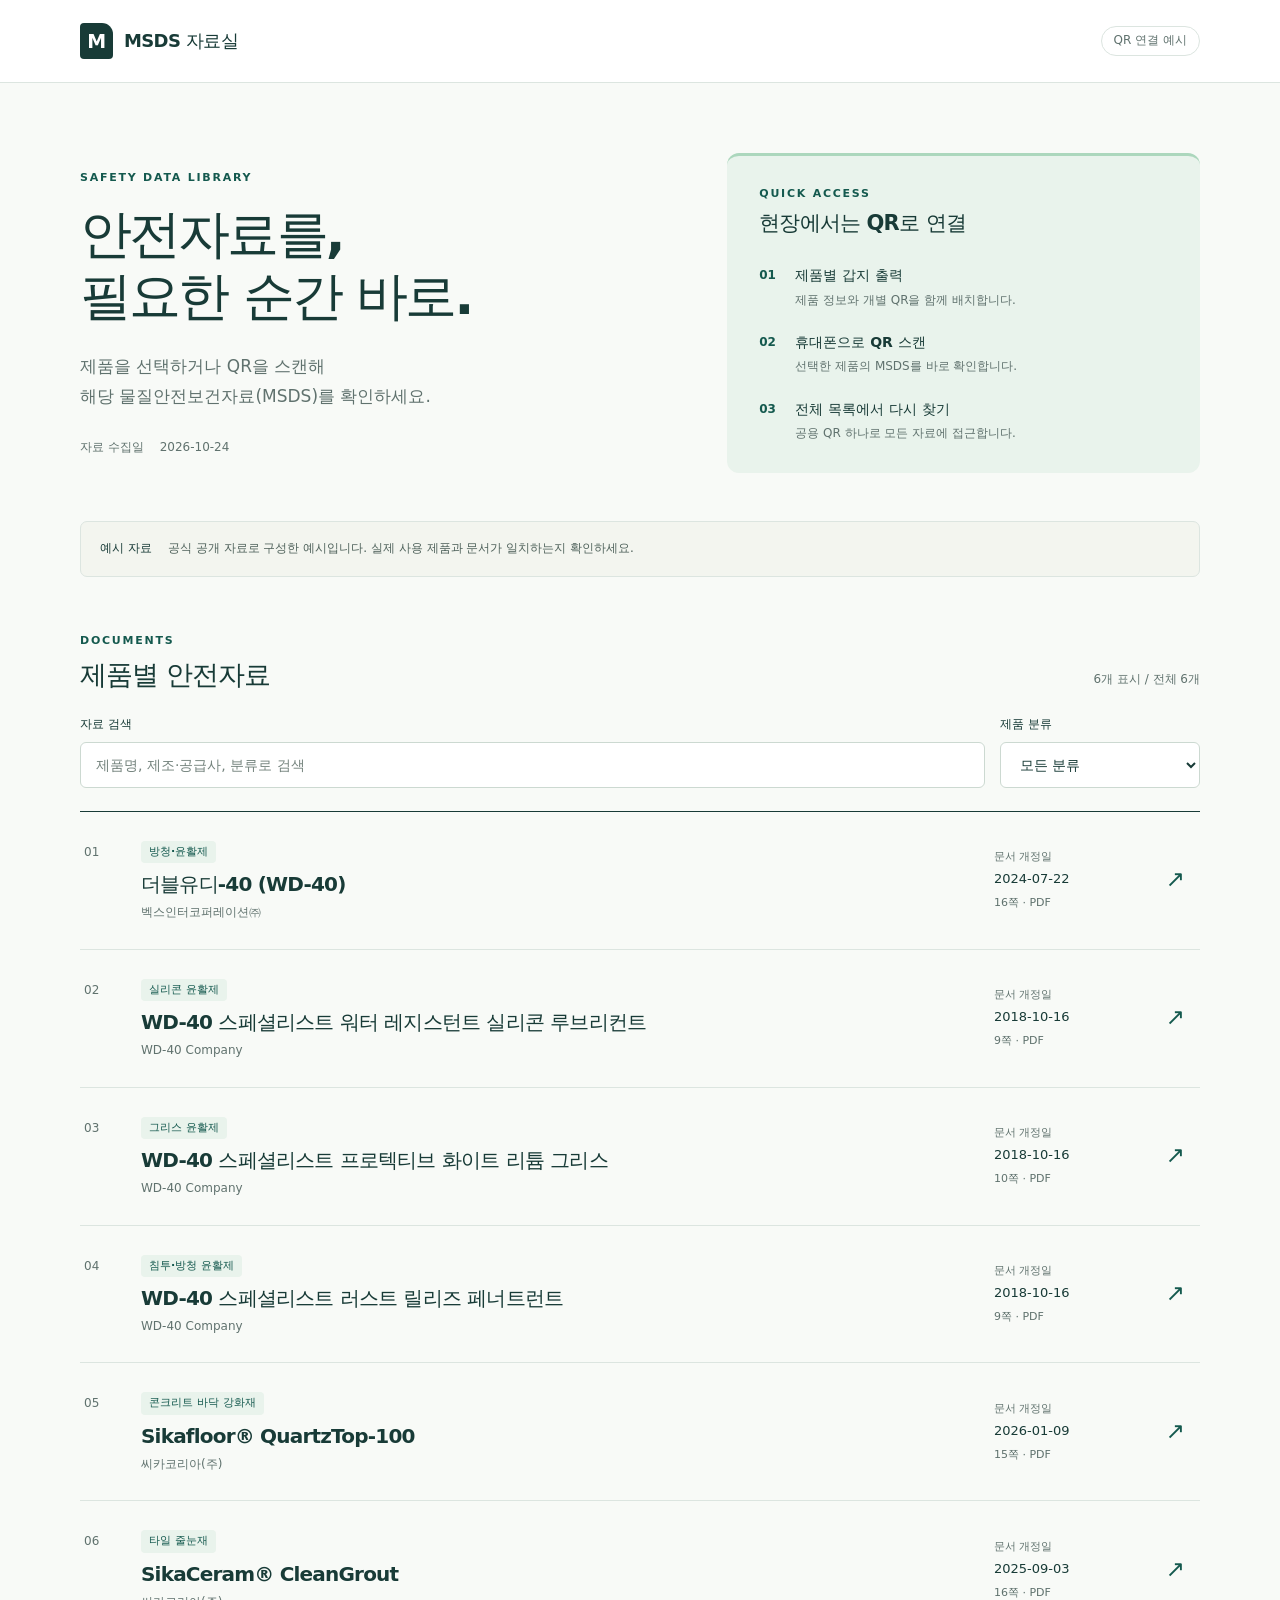
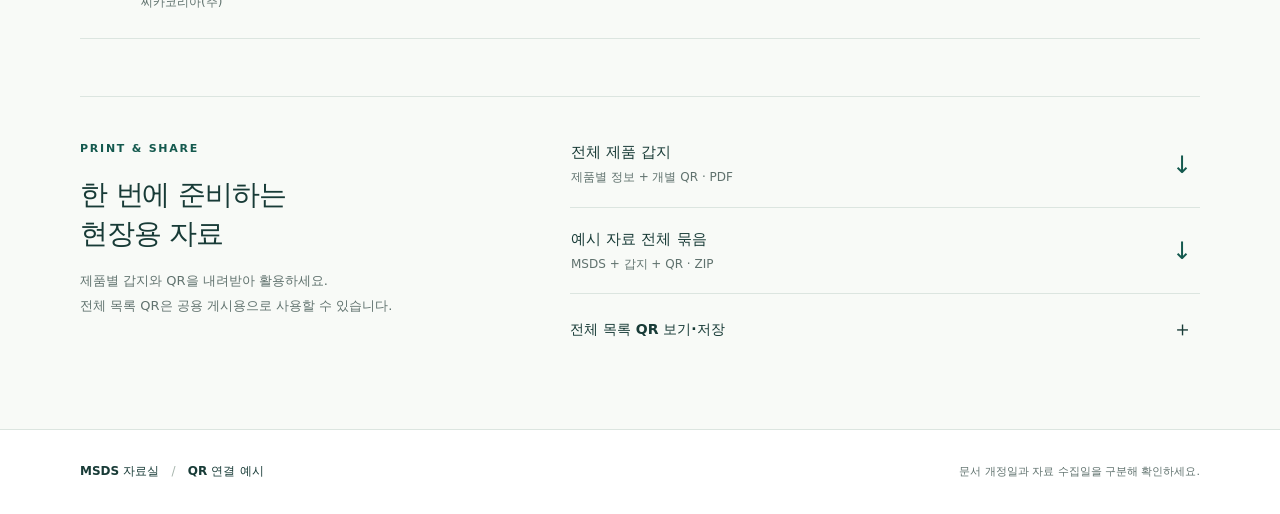
==== index.html @ 2ee6d173 "Build six-product MSDS QR example with printable covers" ====
<!doctype html>
<html lang="ko">
<head>
  <meta charset="utf-8">
  <meta name="viewport" content="width=device-width, initial-scale=1">
  <meta name="theme-color" content="#123f3b">
  <meta name="description" content="공식 공개 MSDS를 제품별로 확인하고 QR로 연결하는 예시 자료실입니다.">
  <title>MSDS 자료실 · QR 예시</title>
  <link rel="stylesheet" href="styles.css">
  <script src="data.js" defer></script>
  <script src="app.js" defer></script>
</head>
<body>
  <a class="skip-link" href="#main">본문으로 건너뛰기</a>
  <header class="site-header">
    <div class="shell header-inner">
      <a class="brand" href="index.html" aria-label="MSDS 자료실 홈"><span class="brand-mark" aria-hidden="true">M</span> MSDS 자료실</a>
      <span class="sample-tag">QR 연결 예시</span>
    </div>
  </header>
  <main class="shell" id="main">
    <section class="hero" aria-labelledby="page-title">
      <div class="hero-copy">
        <p class="eyebrow">SAFETY DATA LIBRARY</p>
        <h1 id="page-title">안전자료를,<br>필요한 순간 바로.</h1>
        <p class="hero-description">제품을 선택하거나 QR을 스캔해<br class="desktop-break"> 해당 물질안전보건자료(MSDS)를 확인하세요.</p>
        <p class="collection-date">자료 수집일 <span id="checked-at">—</span></p>
      </div>
      <aside class="quick-guide" aria-labelledby="guide-title">
        <p class="eyebrow">QUICK ACCESS</p>
        <h2 id="guide-title">현장에서는 QR로 연결</h2>
        <ol class="steps">
          <li><span class="step-number">01</span><div><strong>제품별 갑지 출력</strong><p>제품 정보와 개별 QR을 함께 배치합니다.</p></div></li>
          <li><span class="step-number">02</span><div><strong>휴대폰으로 QR 스캔</strong><p>선택한 제품의 MSDS를 바로 확인합니다.</p></div></li>
          <li><span class="step-number">03</span><div><strong>전체 목록에서 다시 찾기</strong><p>공용 QR 하나로 모든 자료에 접근합니다.</p></div></li>
        </ol>
      </aside>
    </section>

    <p class="notice"><span class="notice-label">예시 자료</span> 공식 공개 자료로 구성한 예시입니다. 실제 사용 제품과 문서가 일치하는지 확인하세요.</p>

    <section class="library" aria-labelledby="library-title">
      <div class="section-heading"><div><p class="eyebrow">DOCUMENTS</p><h2 id="library-title">제품별 안전자료</h2></div><p class="result-count" id="result-count" role="status" aria-live="polite">자료를 불러오는 중입니다.</p></div>
      <div class="filters">
        <div class="search-field"><label for="search">자료 검색</label><input id="search" type="search" placeholder="제품명, 제조·공급사, 분류로 검색" autocomplete="off"></div>
        <div class="category-field"><label for="category">제품 분류</label><select id="category"><option value="">모든 분류</option></select></div>
      </div>
      <div class="document-list" id="document-list"></div>
      <p class="empty-state" id="empty-state" hidden>검색 조건에 맞는 자료가 없습니다. 검색어 또는 분류를 변경해 주세요.</p>
      <noscript><p class="empty-state">자료 목록을 보려면 브라우저의 JavaScript를 켜 주세요.</p></noscript>
    </section>

    <section class="sharing" aria-labelledby="sharing-title">
      <div class="sharing-copy"><p class="eyebrow">PRINT & SHARE</p><h2 id="sharing-title">한 번에 준비하는<br>현장용 자료</h2><p>제품별 갑지와 QR을 내려받아 활용하세요.<br>전체 목록 QR은 공용 게시용으로 사용할 수 있습니다.</p></div>
      <div class="sharing-actions">
        <a class="download-row" href="downloads/msds-covers.pdf" download><div><strong>전체 제품 갑지</strong><span>제품별 정보 + 개별 QR · PDF</span></div><span aria-hidden="true">↓</span></a>
        <a class="download-row" href="downloads/msds-example.zip" download><div><strong>예시 자료 전체 묶음</strong><span>MSDS + 갑지 + QR · ZIP</span></div><span aria-hidden="true">↓</span></a>
        <details class="qr-details"><summary>전체 목록 QR 보기·저장 <span aria-hidden="true">＋</span></summary><div class="qr-detail-content"><img src="qr/all-msds.png" alt="이 MSDS 전체 목록 페이지로 연결되는 QR 코드" width="240" height="240" loading="lazy"><div><strong>전체 자료 목록으로 연결</strong><p>QR을 스캔한 뒤 제품을 선택하면 해당 MSDS를 열 수 있습니다.</p><a class="button button-secondary" href="qr/all-msds.png" download="all-msds-qr.png">목록 QR 저장</a></div></div></details>
      </div>
    </section>
  </main>
  <footer class="site-footer"><div class="shell footer-inner"><span>MSDS 자료실 <span class="footer-divider">/</span> QR 연결 예시</span><p>문서 개정일과 자료 수집일을 구분해 확인하세요.</p></div></footer>
</body>
</html>
---- styles.css ----
:root{--ink:#183b37;--muted:#60726e;--accent:#14594e;--line:#dce5e0;--mint:#e9f3ec;--paper:#fff;--background:#f8faf7;--radius:12px;font-family:Inter,"Pretendard","Noto Sans KR","Apple SD Gothic Neo","Malgun Gothic",system-ui,sans-serif;color:var(--ink);background:var(--background);font-synthesis:none}
*{box-sizing:border-box}body{margin:0;font-size:15px;line-height:1.65;word-break:keep-all;overflow-wrap:anywhere}a{color:inherit;text-decoration:none}button,input,select{font:inherit}img{max-width:100%;height:auto}h1,h2,h3,p,figure{margin:0}h1,h2,h3{line-height:1.3;letter-spacing:-.04em}button,a,input,select,summary{-webkit-tap-highlight-color:transparent}a:focus-visible,input:focus-visible,select:focus-visible,summary:focus-visible,button:focus-visible{outline:3px solid #237967;outline-offset:5px}input:focus-visible,select:focus-visible{outline-offset:2px}[hidden]{display:none!important}.shell{width:min(1120px,calc(100% - 64px));margin-inline:auto}.site-header{background:var(--paper);border-bottom:1px solid var(--line)}.header-inner{min-height:82px;display:flex;align-items:center;justify-content:space-between;gap:16px}.brand{display:inline-flex;align-items:center;gap:11px;font-size:18px;font-weight:750;letter-spacing:-.035em}.brand-mark{display:grid;place-items:center;width:33px;height:36px;background:var(--ink);color:#fff;border-radius:4px 11px 4px 4px;font-size:19px;line-height:1}.sample-tag{font-size:12px;border:1px solid var(--line);border-radius:99px;padding:4px 12px;color:var(--muted);white-space:nowrap}.hero{display:grid;grid-template-columns:1.2fr 1fr;gap:80px;padding:70px 0 48px;align-items:center}.eyebrow{color:var(--accent);font-size:11px;font-weight:750;letter-spacing:.16em;margin-bottom:16px}.hero h1{font-size:clamp(34px,4.2vw,52px);font-weight:750;line-height:1.2;letter-spacing:-.055em}.hero-description{color:var(--muted);font-size:17px;margin-top:23px;line-height:1.8}.collection-date{margin-top:26px;font-size:12px;color:var(--muted)}.collection-date span{margin-left:12px;font-variant-numeric:tabular-nums}.quick-guide{background:var(--mint);padding:29px 32px;border-radius:var(--radius);border-top:3px solid #acd7bd}.quick-guide .eyebrow{margin-bottom:7px}.quick-guide h2{font-size:21px}.steps{list-style:none;padding:0;margin:27px 0 0;display:grid;gap:21px}.steps li{display:flex;gap:15px;align-items:flex-start}.step-number{font-size:12px;font-weight:700;color:var(--accent);padding-top:2px;min-width:21px;font-variant-numeric:tabular-nums}.steps strong{display:block;font-size:14px;font-weight:650}.steps p{font-size:12px;color:var(--muted);margin-top:3px}.notice{padding:16px 19px;border:1px solid var(--line);border-radius:7px;color:#4f625b;background:#f3f5ef;font-size:12px;line-height:1.8}.notice-label{display:inline-block;font-weight:750;color:var(--ink);margin-right:12px}.library{padding:55px 0 57px}.section-heading{display:flex;align-items:flex-end;justify-content:space-between;gap:18px;margin-bottom:23px}.section-heading .eyebrow{margin-bottom:7px}h2{font-size:27px}.result-count{font-size:12px;color:var(--muted);padding-bottom:2px;font-variant-numeric:tabular-nums}.filters{display:flex;gap:15px;align-items:flex-end;margin-bottom:23px}.search-field{flex:1;min-width:0}.category-field{width:200px;max-width:42%}.filters label{display:block;font-size:12px;font-weight:650;margin-bottom:7px}.filters input,.filters select{width:100%;height:46px;border:1px solid #ccd9d1;background:#fff;border-radius:6px;color:var(--ink);padding:0 15px;font-size:14px;min-width:0}.filters input::placeholder{color:#74837d}.filters select{padding-right:26px}.document-list{border-top:1px solid var(--ink)}.document-row{display:grid;grid-template-columns:39px minmax(0,1fr) 145px 28px;gap:18px;align-items:center;border-bottom:1px solid var(--line);padding:26px 15px 26px 4px;position:relative;transition:background-color .15s}.document-row:hover,.document-row:focus-within{background:#eef4ee}.document-number{font-size:12px;align-self:start;margin-top:5px;color:var(--muted);font-variant-numeric:tabular-nums}.category-tag{display:inline-block;font-size:11px;color:var(--accent);font-weight:650;background:var(--mint);padding:2px 8px;border-radius:4px}.document-row h3{font-size:20px;margin-top:8px;font-weight:700}.document-title-link::after{content:"";position:absolute;inset:0}.document-title-link:focus-visible{outline:none}.document-row:focus-within{outline:3px solid #237967;outline-offset:2px;z-index:1}.document-row-manufacturer{font-size:12px;color:var(--muted);margin-top:6px}.document-row-meta{display:flex;flex-direction:column;font-size:12px;align-items:flex-start;gap:2px}.meta-label{font-size:11px;color:var(--muted)}.document-row-meta strong{font-size:13px;font-weight:500;font-variant-numeric:tabular-nums}.page-label{color:var(--muted);margin-top:3px;font-size:11px}.row-arrow{font-size:23px;font-weight:400;text-align:right;color:var(--accent)}.empty-state{padding:40px 20px;text-align:center;color:var(--muted);background:var(--paper);border-bottom:1px solid var(--line)}.sharing{display:grid;grid-template-columns:.8fr 1.2fr;gap:70px;border-top:1px solid var(--line);padding:43px 0 64px}.sharing-copy h2{font-size:28px;line-height:1.4}.sharing-copy>p:last-child{font-size:13px;color:var(--muted);margin-top:16px;line-height:1.9}.sharing-actions{min-width:0}.download-row{display:flex;align-items:center;justify-content:space-between;gap:15px;padding:19px 1px;border-bottom:1px solid var(--line)}.download-row:first-child{padding-top:0}.download-row strong{font-size:15px;font-weight:650}.download-row span{display:block;font-size:12px;color:var(--muted);margin-top:3px}.download-row>span{font-size:24px;color:var(--accent);margin-right:7px}.download-row:hover strong,.text-link:hover{text-decoration:underline;text-underline-offset:4px}.qr-details summary{display:flex;justify-content:space-between;align-items:center;cursor:pointer;padding:18px 0;font-size:14px;font-weight:650;list-style:none}.qr-details summary::-webkit-details-marker{display:none}.qr-details summary>span{font-size:21px;font-weight:400;margin-right:7px}.qr-details[open] summary>span{transform:rotate(45deg)}.qr-detail-content{padding:18px;background:#fff;border:1px solid var(--line);border-radius:var(--radius);display:flex;align-items:center;gap:20px}.qr-detail-content img{width:180px;flex:0 0 auto}.qr-detail-content strong{font-size:14px}.qr-detail-content p{font-size:12px;color:var(--muted);margin:8px 0 14px}.button{display:inline-flex;align-items:center;justify-content:center;gap:15px;border-radius:6px;min-height:43px;padding:10px 16px;font-weight:650;font-size:13px;line-height:1.5;border:1px solid transparent;text-align:center;cursor:pointer}.button-primary{background:var(--ink);color:#fff;border-color:var(--ink)}.button-primary:hover{background:#245e54}.button-secondary{background:#fff;border-color:#bfd0c5;color:var(--ink)}.button-secondary:hover{background:var(--mint)}.site-footer{border-top:1px solid var(--line);background:var(--paper)}.footer-inner{min-height:84px;display:flex;justify-content:space-between;align-items:center;gap:20px;font-size:12px}.footer-inner>span,.footer-inner>a{font-weight:650}.footer-inner p{font-size:11px;color:var(--muted)}.footer-divider{font-weight:400;color:#a8b6ae;padding:0 8px}.skip-link{position:absolute;top:-100px;left:16px;padding:12px 18px;background:var(--ink);color:#fff;z-index:100}.skip-link:focus{top:12px}.sr-only{position:absolute;width:1px;height:1px;padding:0;margin:-1px;overflow:hidden;clip:rect(0,0,0,0);white-space:nowrap;border:0}
.document-main{padding-top:27px}.breadcrumb{display:flex;flex-wrap:wrap;gap:14px;color:var(--muted);font-size:12px;margin-bottom:42px}.breadcrumb a{color:var(--accent);font-weight:650}.breadcrumb a:hover{text-decoration:underline}.document-heading{display:flex;justify-content:space-between;align-items:flex-end;gap:28px;margin-bottom:28px}.document-heading>div:first-child{min-width:0}.document-heading .eyebrow{margin-bottom:12px}.document-heading h1{font-size:clamp(28px,3.5vw,42px);margin-top:13px;line-height:1.35}.manufacturer{color:var(--muted);font-size:15px;margin-top:10px}.document-main-actions{display:flex;flex-direction:column;gap:9px;flex:0 0 180px}.document-layout{display:grid;grid-template-columns:230px minmax(0,1fr);gap:48px;padding:40px 0 62px;align-items:start}.document-sidebar{min-width:0}.metadata-section{padding-bottom:28px;border-bottom:1px solid var(--line)}.metadata-section h2,.product-qr h2{font-size:17px;letter-spacing:-.025em}.metadata{margin:20px 0 17px;font-size:12px}.metadata>div{display:flex;justify-content:space-between;gap:8px;margin-bottom:11px}.metadata dt{color:var(--muted)}.metadata dd{margin:0;text-align:right;font-variant-numeric:tabular-nums;max-width:60%}.text-link{display:inline-block;color:var(--accent);font-weight:650;font-size:12px}.product-qr{padding-top:28px;text-align:center}.product-qr .eyebrow{margin-bottom:7px;font-size:10px}.product-qr img{display:block;margin:18px auto 12px;width:210px;border:1px solid var(--line);border-radius:7px;background:white}.product-qr p:not(.eyebrow){font-size:11px;color:var(--muted);margin-bottom:15px}.product-qr .button{width:100%;font-size:12px}.cover-link{margin-top:16px}.preview-section{min-width:0}.preview-heading{display:flex;justify-content:space-between;align-items:flex-end;gap:12px}.preview-heading h2{font-size:23px}.preview-heading .eyebrow{margin-bottom:7px}.preview-count{font-size:11px;color:var(--muted);white-space:nowrap}.preview-note{font-size:12px;color:var(--muted);line-height:1.8;margin-top:13px}.preview-pages{display:grid;gap:24px;margin-top:23px}.preview-page{min-width:0}.preview-page figcaption{font-size:11px;color:var(--muted);text-align:right;margin-bottom:7px;font-variant-numeric:tabular-nums}.preview-page img{display:block;width:100%;height:auto;border:1px solid #d3dcd6;background:#fff;box-shadow:0 4px 16px #163b3406}.preview-error{background:#fff;border:1px solid var(--line);padding:30px;font-size:13px;color:var(--muted)}.preview-bottom{margin-top:22px;color:var(--muted);font-size:11px;line-height:1.8}.not-found{padding:55px 0 90px;min-height:50vh}.not-found h1{font-size:32px}.not-found>p:not(.eyebrow){color:var(--muted);margin:18px 0 26px}
@media(min-width:900px){.document-sidebar{position:sticky;top:24px}}
@media(max-width:900px){.hero{gap:36px}.quick-guide{padding:25px}.sharing{gap:40px}.qr-detail-content{flex-direction:column;align-items:flex-start}.qr-detail-content img{align-self:center}.document-layout{grid-template-columns:190px minmax(0,1fr);gap:30px}.product-qr img{width:190px}}
@media(max-width:640px){.shell{width:calc(100% - 36px)}.header-inner{min-height:69px;gap:8px}.brand{font-size:16px;gap:9px}.brand-mark{width:28px;height:31px;font-size:16px}.sample-tag{font-size:10px;padding:4px 9px}.hero{grid-template-columns:1fr;padding:40px 0 27px;gap:30px}.hero h1{font-size:39px}.hero-description{font-size:15px;margin-top:17px}.collection-date{margin-top:18px}.quick-guide{padding:23px 24px}.quick-guide h2{font-size:19px}.steps{gap:15px;margin-top:21px}.notice{padding:13px 14px;font-size:11px}.notice-label{margin-right:7px}.library{padding:35px 0 38px}.section-heading{align-items:center;gap:10px;margin-bottom:21px}.section-heading h2{font-size:23px}.section-heading .eyebrow{font-size:10px;margin-bottom:6px}.result-count{font-size:10px;max-width:95px;text-align:right}.filters{gap:9px}.filters input,.filters select{padding-left:10px;font-size:12px;height:44px}.category-field{width:118px;max-width:38%}.filters label{font-size:11px}.document-row{grid-template-columns:25px minmax(0,1fr) 20px;gap:10px;padding:22px 4px}.document-number{font-size:10px}.document-row h3{font-size:18px;line-height:1.45}.document-row-manufacturer{font-size:11px}.document-row-meta{grid-column:2;grid-row:2;flex-direction:row;flex-wrap:wrap;gap:5px 8px;align-items:center;margin-top:0}.document-row-meta strong{font-size:11px}.page-label{margin:0;font-size:10px}.row-arrow{grid-column:3;grid-row:1;font-size:21px}.meta-label{font-size:10px}.sharing{grid-template-columns:1fr;gap:28px;padding:31px 0 39px}.sharing-copy h2{font-size:25px}.sharing-copy h2 br{display:none}.sharing-copy .eyebrow{margin-bottom:8px}.sharing-copy>p:last-child{font-size:12px;margin-top:12px}.download-row strong{font-size:14px}.download-row span{font-size:11px}.download-row>span{font-size:22px}.qr-detail-content{gap:16px;padding:18px;align-items:center;text-align:center}.qr-detail-content img{width:220px}.qr-detail-content>div{width:100%}.footer-inner{align-items:flex-start;flex-direction:column;gap:8px;padding-block:23px;font-size:11px}.footer-inner p{font-size:10px}.document-main{padding-top:21px}.breadcrumb{font-size:11px;gap:9px;margin-bottom:29px}.document-heading{display:block;margin-bottom:24px}.document-heading h1{font-size:31px}.manufacturer{font-size:13px}.document-main-actions{flex-direction:row;margin-top:23px;gap:8px}.document-main-actions .button{flex:1;padding:10px 8px;gap:8px;font-size:12px}.document-layout{grid-template-columns:1fr;gap:31px;padding:28px 0 42px}.document-sidebar{display:grid;grid-template-columns:minmax(0,1fr) 137px;gap:19px;align-items:start;border-bottom:1px solid var(--line);padding-bottom:27px}.metadata-section{border:0;padding:0}.metadata-section h2,.product-qr h2{font-size:15px}.metadata{margin-top:16px;font-size:11px}.metadata>div{display:block;margin-bottom:10px}.metadata dd{max-width:none;text-align:left;font-size:12px;margin-top:2px}.text-link{font-size:11px}.product-qr{padding:0}.product-qr .eyebrow{font-size:8px;margin-bottom:5px}.product-qr img{width:137px;margin:12px auto 9px}.product-qr p:not(.eyebrow){font-size:10px;line-height:1.6;margin-bottom:12px}.product-qr .button{min-height:37px;padding:8px 6px;font-size:11px;gap:9px}.cover-link{margin-top:12px}.preview-heading h2{font-size:22px}.preview-note{font-size:11px}.preview-pages{gap:22px}.preview-page figcaption{font-size:10px}.preview-error{padding:20px;font-size:12px}.not-found{padding-top:30px}.not-found h1{font-size:27px}.not-found>p:not(.eyebrow){font-size:14px}}
@media(prefers-reduced-motion:reduce){*{scroll-behavior:auto!important;transition:none!important}}
@media print{body{background:white}.site-header,.site-footer,.breadcrumb,.document-main-actions,.document-sidebar,.notice,.preview-heading,.preview-note,.preview-bottom,.skip-link{display:none!important}.shell{width:100%}.document-main{padding:0}.document-layout{display:block;padding:0}.document-heading{margin-bottom:20px}.document-heading h1{font-size:24px}.preview-page{break-inside:avoid;break-after:page}.preview-page img{box-shadow:none;border:0}.preview-pages{gap:0}.preview-page figcaption{font-size:9px}}
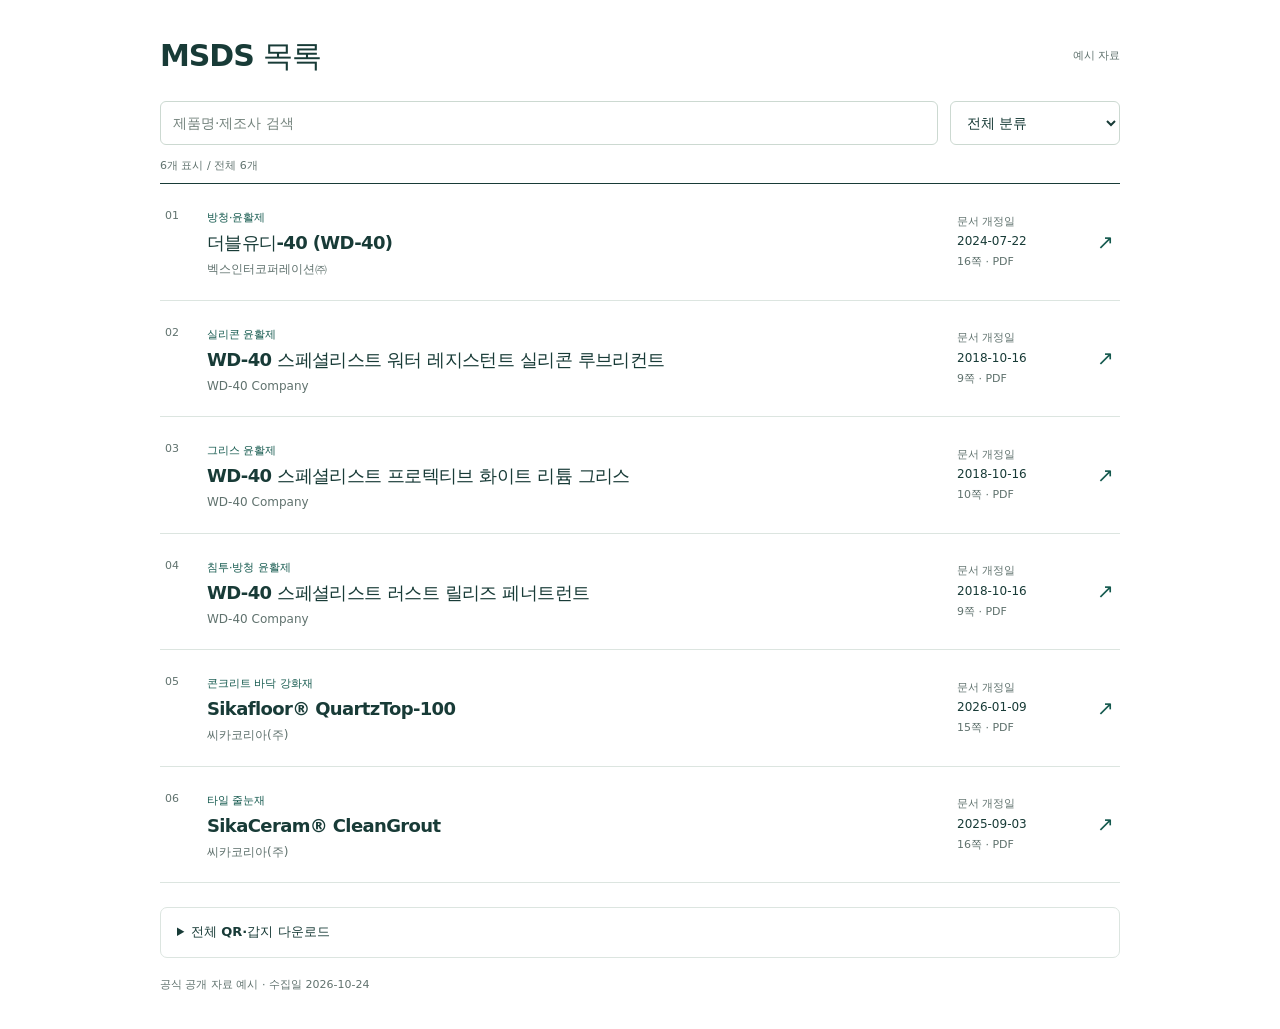
==== commit 6a2d121d: "Simplify MSDS list and document screens" ====
--- a/index.html
+++ b/index.html
@@ -4,61 +4,34 @@
   <meta charset="utf-8">
   <meta name="viewport" content="width=device-width, initial-scale=1">
   <meta name="theme-color" content="#123f3b">
-  <meta name="description" content="공식 공개 MSDS를 제품별로 확인하고 QR로 연결하는 예시 자료실입니다.">
-  <title>MSDS 자료실 · QR 예시</title>
+  <meta name="description" content="제품별 MSDS와 QR, 인쇄용 갑지.">
+  <title>MSDS 목록</title>
   <link rel="stylesheet" href="styles.css">
   <script src="data.js" defer></script>
   <script src="app.js" defer></script>
 </head>
 <body>
   <a class="skip-link" href="#main">본문으로 건너뛰기</a>
-  <header class="site-header">
-    <div class="shell header-inner">
-      <a class="brand" href="index.html" aria-label="MSDS 자료실 홈"><span class="brand-mark" aria-hidden="true">M</span> MSDS 자료실</a>
-      <span class="sample-tag">QR 연결 예시</span>
-    </div>
-  </header>
   <main class="shell" id="main">
-    <section class="hero" aria-labelledby="page-title">
-      <div class="hero-copy">
-        <p class="eyebrow">SAFETY DATA LIBRARY</p>
-        <h1 id="page-title">안전자료를,<br>필요한 순간 바로.</h1>
-        <p class="hero-description">제품을 선택하거나 QR을 스캔해<br class="desktop-break"> 해당 물질안전보건자료(MSDS)를 확인하세요.</p>
-        <p class="collection-date">자료 수집일 <span id="checked-at">—</span></p>
+    <header class="page-heading"><h1>MSDS 목록</h1><span class="sample-tag">예시 자료</span></header>
+    <section class="library" aria-label="제품 목록">
+      <div class="filters">
+        <div class="search-field"><label class="sr-only" for="search">제품명·제조사 검색</label><input id="search" type="search" placeholder="제품명·제조사 검색" autocomplete="off"></div>
+        <div class="category-field"><label class="sr-only" for="category">제품 분류</label><select id="category"><option value="">전체 분류</option></select></div>
       </div>
-      <aside class="quick-guide" aria-labelledby="guide-title">
-        <p class="eyebrow">QUICK ACCESS</p>
-        <h2 id="guide-title">현장에서는 QR로 연결</h2>
-        <ol class="steps">
-          <li><span class="step-number">01</span><div><strong>제품별 갑지 출력</strong><p>제품 정보와 개별 QR을 함께 배치합니다.</p></div></li>
-          <li><span class="step-number">02</span><div><strong>휴대폰으로 QR 스캔</strong><p>선택한 제품의 MSDS를 바로 확인합니다.</p></div></li>
-          <li><span class="step-number">03</span><div><strong>전체 목록에서 다시 찾기</strong><p>공용 QR 하나로 모든 자료에 접근합니다.</p></div></li>
-        </ol>
-      </aside>
+      <p class="result-count" id="result-count" role="status" aria-live="polite">자료를 불러오는 중입니다.</p>
+      <div class="document-list" id="document-list"></div>
+      <p class="empty-state" id="empty-state" hidden>검색 결과가 없습니다.</p>
+      <noscript><p class="empty-state">자료 목록을 보려면 JavaScript를 켜 주세요.</p></noscript>
     </section>
-
-    <p class="notice"><span class="notice-label">예시 자료</span> 공식 공개 자료로 구성한 예시입니다. 실제 사용 제품과 문서가 일치하는지 확인하세요.</p>
-
-    <section class="library" aria-labelledby="library-title">
-      <div class="section-heading"><div><p class="eyebrow">DOCUMENTS</p><h2 id="library-title">제품별 안전자료</h2></div><p class="result-count" id="result-count" role="status" aria-live="polite">자료를 불러오는 중입니다.</p></div>
-      <div class="filters">
-        <div class="search-field"><label for="search">자료 검색</label><input id="search" type="search" placeholder="제품명, 제조·공급사, 분류로 검색" autocomplete="off"></div>
-        <div class="category-field"><label for="category">제품 분류</label><select id="category"><option value="">모든 분류</option></select></div>
+    <details class="utility-panel">
+      <summary>전체 QR·갑지 다운로드</summary>
+      <div class="utility-content">
+        <div class="download-links"><a class="button button-secondary" href="downloads/msds-covers.pdf" download>갑지 PDF</a><a class="button button-secondary" href="downloads/msds-example.zip" download>전체 ZIP</a></div>
+        <div class="qr-detail-content"><img src="qr/all-msds.png" alt="MSDS 전체 목록 QR" width="180" height="180" loading="lazy"><a class="text-link" href="qr/all-msds.png" download="all-msds-qr.png">전체 목록 QR 저장</a></div>
       </div>
-      <div class="document-list" id="document-list"></div>
-      <p class="empty-state" id="empty-state" hidden>검색 조건에 맞는 자료가 없습니다. 검색어 또는 분류를 변경해 주세요.</p>
-      <noscript><p class="empty-state">자료 목록을 보려면 브라우저의 JavaScript를 켜 주세요.</p></noscript>
-    </section>
-
-    <section class="sharing" aria-labelledby="sharing-title">
-      <div class="sharing-copy"><p class="eyebrow">PRINT & SHARE</p><h2 id="sharing-title">한 번에 준비하는<br>현장용 자료</h2><p>제품별 갑지와 QR을 내려받아 활용하세요.<br>전체 목록 QR은 공용 게시용으로 사용할 수 있습니다.</p></div>
-      <div class="sharing-actions">
-        <a class="download-row" href="downloads/msds-covers.pdf" download><div><strong>전체 제품 갑지</strong><span>제품별 정보 + 개별 QR · PDF</span></div><span aria-hidden="true">↓</span></a>
-        <a class="download-row" href="downloads/msds-example.zip" download><div><strong>예시 자료 전체 묶음</strong><span>MSDS + 갑지 + QR · ZIP</span></div><span aria-hidden="true">↓</span></a>
-        <details class="qr-details"><summary>전체 목록 QR 보기·저장 <span aria-hidden="true">＋</span></summary><div class="qr-detail-content"><img src="qr/all-msds.png" alt="이 MSDS 전체 목록 페이지로 연결되는 QR 코드" width="240" height="240" loading="lazy"><div><strong>전체 자료 목록으로 연결</strong><p>QR을 스캔한 뒤 제품을 선택하면 해당 MSDS를 열 수 있습니다.</p><a class="button button-secondary" href="qr/all-msds.png" download="all-msds-qr.png">목록 QR 저장</a></div></div></details>
-      </div>
-    </section>
+    </details>
+    <p class="source-note">공식 공개 자료 예시 · 수집일 <span id="checked-at">—</span></p>
   </main>
-  <footer class="site-footer"><div class="shell footer-inner"><span>MSDS 자료실 <span class="footer-divider">/</span> QR 연결 예시</span><p>문서 개정일과 자료 수집일을 구분해 확인하세요.</p></div></footer>
 </body>
 </html>
--- a/styles.css
+++ b/styles.css
@@ -1,8 +1,5 @@
-:root{--ink:#183b37;--muted:#60726e;--accent:#14594e;--line:#dce5e0;--mint:#e9f3ec;--paper:#fff;--background:#f8faf7;--radius:12px;font-family:Inter,"Pretendard","Noto Sans KR","Apple SD Gothic Neo","Malgun Gothic",system-ui,sans-serif;color:var(--ink);background:var(--background);font-synthesis:none}
-*{box-sizing:border-box}body{margin:0;font-size:15px;line-height:1.65;word-break:keep-all;overflow-wrap:anywhere}a{color:inherit;text-decoration:none}button,input,select{font:inherit}img{max-width:100%;height:auto}h1,h2,h3,p,figure{margin:0}h1,h2,h3{line-height:1.3;letter-spacing:-.04em}button,a,input,select,summary{-webkit-tap-highlight-color:transparent}a:focus-visible,input:focus-visible,select:focus-visible,summary:focus-visible,button:focus-visible{outline:3px solid #237967;outline-offset:5px}input:focus-visible,select:focus-visible{outline-offset:2px}[hidden]{display:none!important}.shell{width:min(1120px,calc(100% - 64px));margin-inline:auto}.site-header{background:var(--paper);border-bottom:1px solid var(--line)}.header-inner{min-height:82px;display:flex;align-items:center;justify-content:space-between;gap:16px}.brand{display:inline-flex;align-items:center;gap:11px;font-size:18px;font-weight:750;letter-spacing:-.035em}.brand-mark{display:grid;place-items:center;width:33px;height:36px;background:var(--ink);color:#fff;border-radius:4px 11px 4px 4px;font-size:19px;line-height:1}.sample-tag{font-size:12px;border:1px solid var(--line);border-radius:99px;padding:4px 12px;color:var(--muted);white-space:nowrap}.hero{display:grid;grid-template-columns:1.2fr 1fr;gap:80px;padding:70px 0 48px;align-items:center}.eyebrow{color:var(--accent);font-size:11px;font-weight:750;letter-spacing:.16em;margin-bottom:16px}.hero h1{font-size:clamp(34px,4.2vw,52px);font-weight:750;line-height:1.2;letter-spacing:-.055em}.hero-description{color:var(--muted);font-size:17px;margin-top:23px;line-height:1.8}.collection-date{margin-top:26px;font-size:12px;color:var(--muted)}.collection-date span{margin-left:12px;font-variant-numeric:tabular-nums}.quick-guide{background:var(--mint);padding:29px 32px;border-radius:var(--radius);border-top:3px solid #acd7bd}.quick-guide .eyebrow{margin-bottom:7px}.quick-guide h2{font-size:21px}.steps{list-style:none;padding:0;margin:27px 0 0;display:grid;gap:21px}.steps li{display:flex;gap:15px;align-items:flex-start}.step-number{font-size:12px;font-weight:700;color:var(--accent);padding-top:2px;min-width:21px;font-variant-numeric:tabular-nums}.steps strong{display:block;font-size:14px;font-weight:650}.steps p{font-size:12px;color:var(--muted);margin-top:3px}.notice{padding:16px 19px;border:1px solid var(--line);border-radius:7px;color:#4f625b;background:#f3f5ef;font-size:12px;line-height:1.8}.notice-label{display:inline-block;font-weight:750;color:var(--ink);margin-right:12px}.library{padding:55px 0 57px}.section-heading{display:flex;align-items:flex-end;justify-content:space-between;gap:18px;margin-bottom:23px}.section-heading .eyebrow{margin-bottom:7px}h2{font-size:27px}.result-count{font-size:12px;color:var(--muted);padding-bottom:2px;font-variant-numeric:tabular-nums}.filters{display:flex;gap:15px;align-items:flex-end;margin-bottom:23px}.search-field{flex:1;min-width:0}.category-field{width:200px;max-width:42%}.filters label{display:block;font-size:12px;font-weight:650;margin-bottom:7px}.filters input,.filters select{width:100%;height:46px;border:1px solid #ccd9d1;background:#fff;border-radius:6px;color:var(--ink);padding:0 15px;font-size:14px;min-width:0}.filters input::placeholder{color:#74837d}.filters select{padding-right:26px}.document-list{border-top:1px solid var(--ink)}.document-row{display:grid;grid-template-columns:39px minmax(0,1fr) 145px 28px;gap:18px;align-items:center;border-bottom:1px solid var(--line);padding:26px 15px 26px 4px;position:relative;transition:background-color .15s}.document-row:hover,.document-row:focus-within{background:#eef4ee}.document-number{font-size:12px;align-self:start;margin-top:5px;color:var(--muted);font-variant-numeric:tabular-nums}.category-tag{display:inline-block;font-size:11px;color:var(--accent);font-weight:650;background:var(--mint);padding:2px 8px;border-radius:4px}.document-row h3{font-size:20px;margin-top:8px;font-weight:700}.document-title-link::after{content:"";position:absolute;inset:0}.document-title-link:focus-visible{outline:none}.document-row:focus-within{outline:3px solid #237967;outline-offset:2px;z-index:1}.document-row-manufacturer{font-size:12px;color:var(--muted);margin-top:6px}.document-row-meta{display:flex;flex-direction:column;font-size:12px;align-items:flex-start;gap:2px}.meta-label{font-size:11px;color:var(--muted)}.document-row-meta strong{font-size:13px;font-weight:500;font-variant-numeric:tabular-nums}.page-label{color:var(--muted);margin-top:3px;font-size:11px}.row-arrow{font-size:23px;font-weight:400;text-align:right;color:var(--accent)}.empty-state{padding:40px 20px;text-align:center;color:var(--muted);background:var(--paper);border-bottom:1px solid var(--line)}.sharing{display:grid;grid-template-columns:.8fr 1.2fr;gap:70px;border-top:1px solid var(--line);padding:43px 0 64px}.sharing-copy h2{font-size:28px;line-height:1.4}.sharing-copy>p:last-child{font-size:13px;color:var(--muted);margin-top:16px;line-height:1.9}.sharing-actions{min-width:0}.download-row{display:flex;align-items:center;justify-content:space-between;gap:15px;padding:19px 1px;border-bottom:1px solid var(--line)}.download-row:first-child{padding-top:0}.download-row strong{font-size:15px;font-weight:650}.download-row span{display:block;font-size:12px;color:var(--muted);margin-top:3px}.download-row>span{font-size:24px;color:var(--accent);margin-right:7px}.download-row:hover strong,.text-link:hover{text-decoration:underline;text-underline-offset:4px}.qr-details summary{display:flex;justify-content:space-between;align-items:center;cursor:pointer;padding:18px 0;font-size:14px;font-weight:650;list-style:none}.qr-details summary::-webkit-details-marker{display:none}.qr-details summary>span{font-size:21px;font-weight:400;margin-right:7px}.qr-details[open] summary>span{transform:rotate(45deg)}.qr-detail-content{padding:18px;background:#fff;border:1px solid var(--line);border-radius:var(--radius);display:flex;align-items:center;gap:20px}.qr-detail-content img{width:180px;flex:0 0 auto}.qr-detail-content strong{font-size:14px}.qr-detail-content p{font-size:12px;color:var(--muted);margin:8px 0 14px}.button{display:inline-flex;align-items:center;justify-content:center;gap:15px;border-radius:6px;min-height:43px;padding:10px 16px;font-weight:650;font-size:13px;line-height:1.5;border:1px solid transparent;text-align:center;cursor:pointer}.button-primary{background:var(--ink);color:#fff;border-color:var(--ink)}.button-primary:hover{background:#245e54}.button-secondary{background:#fff;border-color:#bfd0c5;color:var(--ink)}.button-secondary:hover{background:var(--mint)}.site-footer{border-top:1px solid var(--line);background:var(--paper)}.footer-inner{min-height:84px;display:flex;justify-content:space-between;align-items:center;gap:20px;font-size:12px}.footer-inner>span,.footer-inner>a{font-weight:650}.footer-inner p{font-size:11px;color:var(--muted)}.footer-divider{font-weight:400;color:#a8b6ae;padding:0 8px}.skip-link{position:absolute;top:-100px;left:16px;padding:12px 18px;background:var(--ink);color:#fff;z-index:100}.skip-link:focus{top:12px}.sr-only{position:absolute;width:1px;height:1px;padding:0;margin:-1px;overflow:hidden;clip:rect(0,0,0,0);white-space:nowrap;border:0}
-.document-main{padding-top:27px}.breadcrumb{display:flex;flex-wrap:wrap;gap:14px;color:var(--muted);font-size:12px;margin-bottom:42px}.breadcrumb a{color:var(--accent);font-weight:650}.breadcrumb a:hover{text-decoration:underline}.document-heading{display:flex;justify-content:space-between;align-items:flex-end;gap:28px;margin-bottom:28px}.document-heading>div:first-child{min-width:0}.document-heading .eyebrow{margin-bottom:12px}.document-heading h1{font-size:clamp(28px,3.5vw,42px);margin-top:13px;line-height:1.35}.manufacturer{color:var(--muted);font-size:15px;margin-top:10px}.document-main-actions{display:flex;flex-direction:column;gap:9px;flex:0 0 180px}.document-layout{display:grid;grid-template-columns:230px minmax(0,1fr);gap:48px;padding:40px 0 62px;align-items:start}.document-sidebar{min-width:0}.metadata-section{padding-bottom:28px;border-bottom:1px solid var(--line)}.metadata-section h2,.product-qr h2{font-size:17px;letter-spacing:-.025em}.metadata{margin:20px 0 17px;font-size:12px}.metadata>div{display:flex;justify-content:space-between;gap:8px;margin-bottom:11px}.metadata dt{color:var(--muted)}.metadata dd{margin:0;text-align:right;font-variant-numeric:tabular-nums;max-width:60%}.text-link{display:inline-block;color:var(--accent);font-weight:650;font-size:12px}.product-qr{padding-top:28px;text-align:center}.product-qr .eyebrow{margin-bottom:7px;font-size:10px}.product-qr img{display:block;margin:18px auto 12px;width:210px;border:1px solid var(--line);border-radius:7px;background:white}.product-qr p:not(.eyebrow){font-size:11px;color:var(--muted);margin-bottom:15px}.product-qr .button{width:100%;font-size:12px}.cover-link{margin-top:16px}.preview-section{min-width:0}.preview-heading{display:flex;justify-content:space-between;align-items:flex-end;gap:12px}.preview-heading h2{font-size:23px}.preview-heading .eyebrow{margin-bottom:7px}.preview-count{font-size:11px;color:var(--muted);white-space:nowrap}.preview-note{font-size:12px;color:var(--muted);line-height:1.8;margin-top:13px}.preview-pages{display:grid;gap:24px;margin-top:23px}.preview-page{min-width:0}.preview-page figcaption{font-size:11px;color:var(--muted);text-align:right;margin-bottom:7px;font-variant-numeric:tabular-nums}.preview-page img{display:block;width:100%;height:auto;border:1px solid #d3dcd6;background:#fff;box-shadow:0 4px 16px #163b3406}.preview-error{background:#fff;border:1px solid var(--line);padding:30px;font-size:13px;color:var(--muted)}.preview-bottom{margin-top:22px;color:var(--muted);font-size:11px;line-height:1.8}.not-found{padding:55px 0 90px;min-height:50vh}.not-found h1{font-size:32px}.not-found>p:not(.eyebrow){color:var(--muted);margin:18px 0 26px}
-@media(min-width:900px){.document-sidebar{position:sticky;top:24px}}
-@media(max-width:900px){.hero{gap:36px}.quick-guide{padding:25px}.sharing{gap:40px}.qr-detail-content{flex-direction:column;align-items:flex-start}.qr-detail-content img{align-self:center}.document-layout{grid-template-columns:190px minmax(0,1fr);gap:30px}.product-qr img{width:190px}}
-@media(max-width:640px){.shell{width:calc(100% - 36px)}.header-inner{min-height:69px;gap:8px}.brand{font-size:16px;gap:9px}.brand-mark{width:28px;height:31px;font-size:16px}.sample-tag{font-size:10px;padding:4px 9px}.hero{grid-template-columns:1fr;padding:40px 0 27px;gap:30px}.hero h1{font-size:39px}.hero-description{font-size:15px;margin-top:17px}.collection-date{margin-top:18px}.quick-guide{padding:23px 24px}.quick-guide h2{font-size:19px}.steps{gap:15px;margin-top:21px}.notice{padding:13px 14px;font-size:11px}.notice-label{margin-right:7px}.library{padding:35px 0 38px}.section-heading{align-items:center;gap:10px;margin-bottom:21px}.section-heading h2{font-size:23px}.section-heading .eyebrow{font-size:10px;margin-bottom:6px}.result-count{font-size:10px;max-width:95px;text-align:right}.filters{gap:9px}.filters input,.filters select{padding-left:10px;font-size:12px;height:44px}.category-field{width:118px;max-width:38%}.filters label{font-size:11px}.document-row{grid-template-columns:25px minmax(0,1fr) 20px;gap:10px;padding:22px 4px}.document-number{font-size:10px}.document-row h3{font-size:18px;line-height:1.45}.document-row-manufacturer{font-size:11px}.document-row-meta{grid-column:2;grid-row:2;flex-direction:row;flex-wrap:wrap;gap:5px 8px;align-items:center;margin-top:0}.document-row-meta strong{font-size:11px}.page-label{margin:0;font-size:10px}.row-arrow{grid-column:3;grid-row:1;font-size:21px}.meta-label{font-size:10px}.sharing{grid-template-columns:1fr;gap:28px;padding:31px 0 39px}.sharing-copy h2{font-size:25px}.sharing-copy h2 br{display:none}.sharing-copy .eyebrow{margin-bottom:8px}.sharing-copy>p:last-child{font-size:12px;margin-top:12px}.download-row strong{font-size:14px}.download-row span{font-size:11px}.download-row>span{font-size:22px}.qr-detail-content{gap:16px;padding:18px;align-items:center;text-align:center}.qr-detail-content img{width:220px}.qr-detail-content>div{width:100%}.footer-inner{align-items:flex-start;flex-direction:column;gap:8px;padding-block:23px;font-size:11px}.footer-inner p{font-size:10px}.document-main{padding-top:21px}.breadcrumb{font-size:11px;gap:9px;margin-bottom:29px}.document-heading{display:block;margin-bottom:24px}.document-heading h1{font-size:31px}.manufacturer{font-size:13px}.document-main-actions{flex-direction:row;margin-top:23px;gap:8px}.document-main-actions .button{flex:1;padding:10px 8px;gap:8px;font-size:12px}.document-layout{grid-template-columns:1fr;gap:31px;padding:28px 0 42px}.document-sidebar{display:grid;grid-template-columns:minmax(0,1fr) 137px;gap:19px;align-items:start;border-bottom:1px solid var(--line);padding-bottom:27px}.metadata-section{border:0;padding:0}.metadata-section h2,.product-qr h2{font-size:15px}.metadata{margin-top:16px;font-size:11px}.metadata>div{display:block;margin-bottom:10px}.metadata dd{max-width:none;text-align:left;font-size:12px;margin-top:2px}.text-link{font-size:11px}.product-qr{padding:0}.product-qr .eyebrow{font-size:8px;margin-bottom:5px}.product-qr img{width:137px;margin:12px auto 9px}.product-qr p:not(.eyebrow){font-size:10px;line-height:1.6;margin-bottom:12px}.product-qr .button{min-height:37px;padding:8px 6px;font-size:11px;gap:9px}.cover-link{margin-top:12px}.preview-heading h2{font-size:22px}.preview-note{font-size:11px}.preview-pages{gap:22px}.preview-page figcaption{font-size:10px}.preview-error{padding:20px;font-size:12px}.not-found{padding-top:30px}.not-found h1{font-size:27px}.not-found>p:not(.eyebrow){font-size:14px}}
-@media(prefers-reduced-motion:reduce){*{scroll-behavior:auto!important;transition:none!important}}
-@media print{body{background:white}.site-header,.site-footer,.breadcrumb,.document-main-actions,.document-sidebar,.notice,.preview-heading,.preview-note,.preview-bottom,.skip-link{display:none!important}.shell{width:100%}.document-main{padding:0}.document-layout{display:block;padding:0}.document-heading{margin-bottom:20px}.document-heading h1{font-size:24px}.preview-page{break-inside:avoid;break-after:page}.preview-page img{box-shadow:none;border:0}.preview-pages{gap:0}.preview-page figcaption{font-size:9px}}
+:root{--ink:#183b37;--muted:#60726e;--accent:#14594e;--line:#dce5e0;--mint:#e9f3ec;font-family:"Apple SD Gothic Neo","Malgun Gothic",system-ui,sans-serif;color:var(--ink);background:#fff;font-synthesis:none}
+*{box-sizing:border-box}body{margin:0;font-size:15px;line-height:1.6;word-break:keep-all;overflow-wrap:anywhere}a{color:inherit;text-decoration:none}input,select{font:inherit}img{max-width:100%;height:auto}h1,h2,h3,p,figure{margin:0}h1,h2,h3{line-height:1.35;letter-spacing:-.035em}a,input,select,summary{-webkit-tap-highlight-color:transparent}a:focus-visible,input:focus-visible,select:focus-visible,summary:focus-visible{outline:3px solid #237967;outline-offset:4px}[hidden]{display:none!important}.shell{width:min(960px,calc(100% - 48px));margin:auto;padding-bottom:36px}.page-heading{display:flex;align-items:center;justify-content:space-between;gap:16px;padding:36px 0 24px}h1{font-size:30px}.sample-tag{font-size:11px;color:var(--muted);white-space:nowrap}.filters{display:flex;gap:12px}.search-field{flex:1;min-width:0}.category-field{width:170px;max-width:40%}.filters input,.filters select{width:100%;min-width:0;height:44px;border:1px solid #ccd9d1;background:#fff;border-radius:6px;padding:0 12px;color:var(--ink);font-size:14px}.filters input::placeholder{color:#74837d}.result-count{font-size:11px;color:var(--muted);margin:12px 0 9px}.document-list{border-top:1px solid var(--ink)}.document-row{display:grid;grid-template-columns:28px minmax(0,1fr) 126px 18px;gap:14px;align-items:center;border-bottom:1px solid var(--line);padding:20px 5px;position:relative}.document-row:hover,.document-row:focus-within{background:#f4f8f5}.document-number{font-size:11px;color:var(--muted);align-self:start;margin-top:3px}.category-tag{display:inline-block;font-size:11px;color:var(--accent)}.document-row h3{font-size:18px;margin-top:3px}.document-title-link::after{content:"";position:absolute;inset:0}.document-title-link:focus-visible{outline:none}.document-row:focus-within{outline:3px solid #237967;outline-offset:2px;z-index:1}.document-row-manufacturer{font-size:12px;color:var(--muted);margin-top:5px}.document-row-meta{display:flex;flex-direction:column;gap:2px;font-size:12px}.meta-label,.page-label{font-size:11px;color:var(--muted)}.document-row-meta strong{font-size:12px;font-weight:500;font-variant-numeric:tabular-nums}.row-arrow{color:var(--accent);font-size:20px}.empty-state{padding:32px 12px;text-align:center;color:var(--muted)}.utility-panel{border:1px solid var(--line);border-radius:7px;margin-top:24px}.utility-panel summary{cursor:pointer;padding:14px 16px;font-weight:600;font-size:13px}.utility-content{border-top:1px solid var(--line);padding:18px;display:flex;flex-wrap:wrap;align-items:center;justify-content:space-between;gap:24px}.download-links{display:flex;flex-wrap:wrap;gap:9px}.qr-detail-content{display:flex;flex-direction:column;align-items:center;gap:8px}.qr-detail-content img{display:block;width:180px;background:white}.text-link{display:inline-block;color:var(--accent);font-size:12px;text-decoration:underline;text-underline-offset:3px}.button{display:inline-flex;justify-content:center;align-items:center;min-height:42px;padding:9px 16px;border-radius:5px;border:1px solid #bfd0c5;font-size:13px;font-weight:600;line-height:1.5;text-align:center}.button-primary{background:var(--ink);color:#fff;border-color:var(--ink)}.button-primary:hover{background:#245e54}.button-secondary{background:#fff}.button-secondary:hover{background:var(--mint)}.source-note{font-size:11px;color:var(--muted);margin-top:18px}.skip-link{position:absolute;top:-100px;left:16px;padding:12px 18px;background:var(--ink);color:#fff;z-index:100}.skip-link:focus{top:12px}.sr-only{position:absolute;width:1px;height:1px;padding:0;margin:-1px;overflow:hidden;clip:rect(0,0,0,0);white-space:nowrap;border:0}
+.document-main{max-width:850px;padding-top:24px}.breadcrumb{display:flex;justify-content:space-between;align-items:center;gap:16px;margin-bottom:23px;font-size:13px;color:var(--accent)}.document-heading h1{font-size:28px;margin-top:5px}.manufacturer{color:var(--muted);font-size:12px;margin-top:8px}.document-main-actions{display:flex;gap:9px;margin-top:17px}.document-tools{margin-top:18px}.document-utilities{justify-content:flex-start;gap:48px}.metadata{font-size:12px;margin:0 0 14px}.metadata>div{display:flex;gap:24px;justify-content:space-between;margin-bottom:7px}.metadata dt{color:var(--muted)}.metadata dd{margin:0;font-variant-numeric:tabular-nums}.cover-link{margin-top:12px}.preview-section{margin-top:28px}.preview-heading{display:flex;align-items:center;justify-content:space-between;gap:12px}.preview-heading h2{font-size:16px}.preview-count{font-size:11px;color:var(--muted)}.preview-pages{display:grid;gap:24px;margin-top:12px}.preview-page{min-width:0}.preview-page figcaption{font-size:10px;color:var(--muted);text-align:right;margin-bottom:5px}.preview-page img{display:block;width:100%;height:auto;border:1px solid var(--line)}.preview-error{padding:24px;border:1px solid var(--line);font-size:13px;color:var(--muted)}.not-found{padding:40px 0}.not-found h1{font-size:25px;margin-bottom:24px}
+@media(max-width:640px){.shell{width:calc(100% - 32px)}.page-heading{padding:25px 0 18px}h1{font-size:25px}.filters{gap:8px}.filters input,.filters select{font-size:12px;padding-inline:10px}.category-field{width:116px}.document-row{grid-template-columns:22px minmax(0,1fr) 16px;gap:6px 9px;padding:17px 3px}.document-row h3{font-size:16px}.document-row-manufacturer{font-size:11px}.document-row-meta{grid-column:2;grid-row:2;flex-direction:row;flex-wrap:wrap;align-items:center;gap:4px 8px}.document-row-meta strong,.meta-label,.page-label{font-size:10px}.row-arrow{grid-column:3;grid-row:1;font-size:18px}.document-number{font-size:10px}.utility-content{gap:20px;padding:16px}.document-main{padding-top:20px}.breadcrumb{margin-bottom:20px}.document-heading h1{font-size:23px}.document-utilities{justify-content:space-between;gap:20px}.document-utilities .qr-detail-content img{width:130px}.preview-section{margin-top:22px}.preview-pages{gap:18px}}
+@media print{.breadcrumb,.document-main-actions,.utility-panel,.preview-heading,.skip-link{display:none!important}.shell{width:100%;padding:0}.document-heading{margin-bottom:20px}.preview-section{margin-top:0}.preview-page{break-inside:avoid;break-after:page}.preview-page img{border:0}.preview-pages{gap:0}}
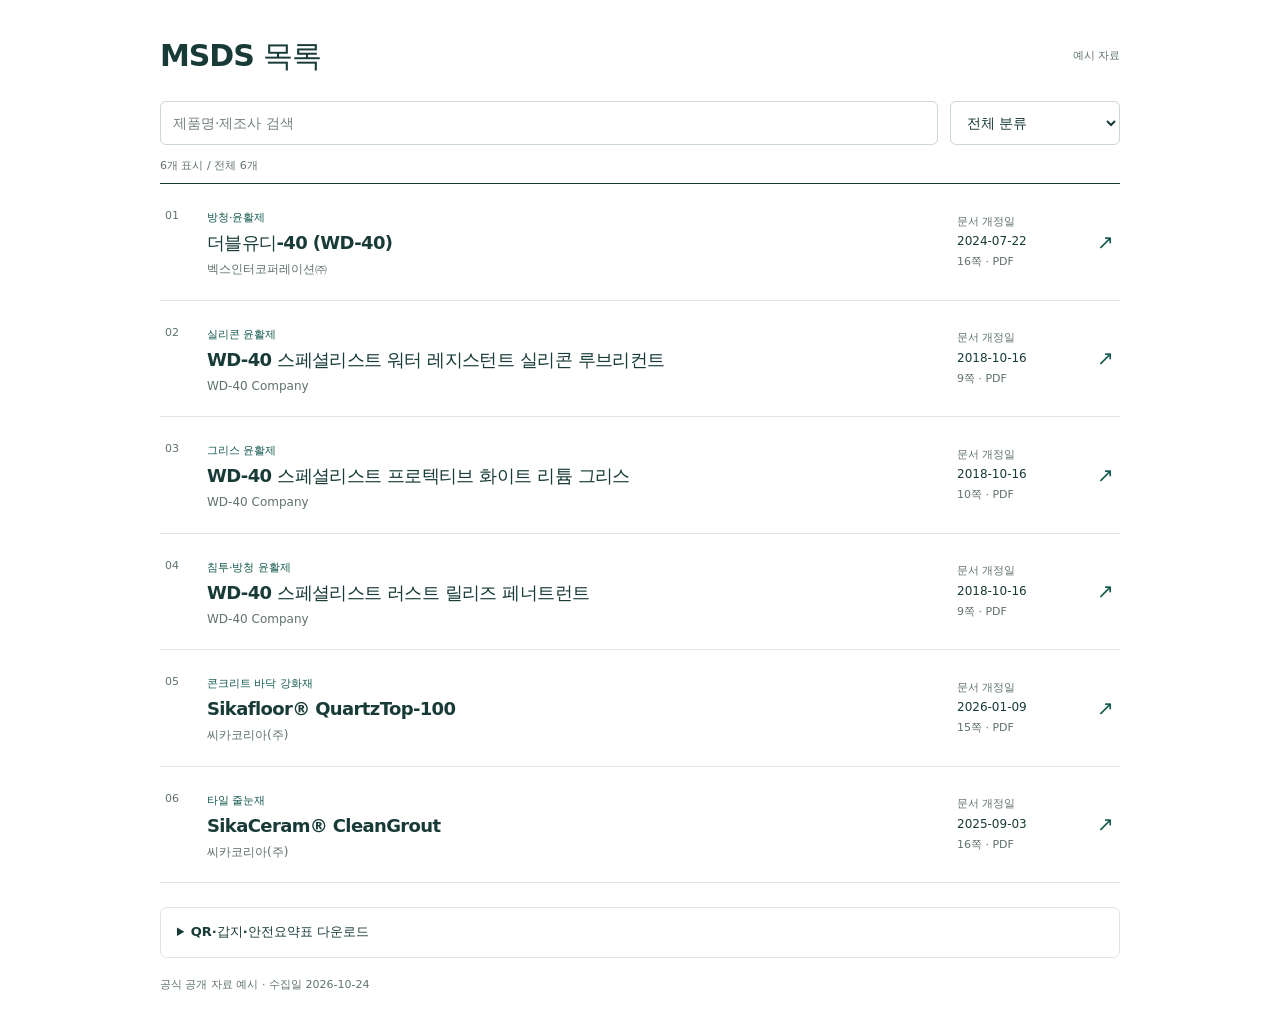
==== commit da0e487e: "Add one-page handling and emergency summaries for six MSDS products" ====
--- a/index.html
+++ b/index.html
@@ -6,7 +6,7 @@
   <meta name="theme-color" content="#123f3b">
   <meta name="description" content="제품별 MSDS와 QR, 인쇄용 갑지.">
   <title>MSDS 목록</title>
-  <link rel="stylesheet" href="styles.css">
+  <link rel="stylesheet" href="styles.css?v=center-1">
   <script src="data.js" defer></script>
   <script src="app.js" defer></script>
 </head>
@@ -25,10 +25,10 @@
       <noscript><p class="empty-state">자료 목록을 보려면 JavaScript를 켜 주세요.</p></noscript>
     </section>
     <details class="utility-panel">
-      <summary>전체 QR·갑지 다운로드</summary>
+      <summary>QR·갑지·안전요약표 다운로드</summary>
       <div class="utility-content">
-        <div class="download-links"><a class="button button-secondary" href="downloads/msds-covers.pdf" download>갑지 PDF</a><a class="button button-secondary" href="downloads/msds-example.zip" download>전체 ZIP</a></div>
-        <div class="qr-detail-content"><img src="qr/all-msds.png" alt="MSDS 전체 목록 QR" width="180" height="180" loading="lazy"><a class="text-link" href="qr/all-msds.png" download="all-msds-qr.png">전체 목록 QR 저장</a></div>
+        <div class="download-links"><a class="button button-secondary" href="downloads/msds-covers.pdf?v=center-1" download>갑지 PDF</a><a class="button button-secondary" href="downloads/msds-safety-summaries.pdf?v=safety-1" download>안전요약표 PDF</a><a class="button button-secondary" href="downloads/msds-example.zip?v=safety-1" download>전체 ZIP</a></div>
+        <div class="qr-detail-content"><img src="qr/all-msds.png?v=center-1" alt="MSDS 전체 목록 QR" width="240" height="240" loading="lazy"><a class="text-link" href="qr/all-msds.png?v=center-1" download="all-msds-qr.png">전체 목록 QR 저장</a></div>
       </div>
     </details>
     <p class="source-note">공식 공개 자료 예시 · 수집일 <span id="checked-at">—</span></p>
--- a/styles.css
+++ b/styles.css
@@ -1,5 +1,5 @@
 :root{--ink:#183b37;--muted:#60726e;--accent:#14594e;--line:#dce5e0;--mint:#e9f3ec;font-family:"Apple SD Gothic Neo","Malgun Gothic",system-ui,sans-serif;color:var(--ink);background:#fff;font-synthesis:none}
-*{box-sizing:border-box}body{margin:0;font-size:15px;line-height:1.6;word-break:keep-all;overflow-wrap:anywhere}a{color:inherit;text-decoration:none}input,select{font:inherit}img{max-width:100%;height:auto}h1,h2,h3,p,figure{margin:0}h1,h2,h3{line-height:1.35;letter-spacing:-.035em}a,input,select,summary{-webkit-tap-highlight-color:transparent}a:focus-visible,input:focus-visible,select:focus-visible,summary:focus-visible{outline:3px solid #237967;outline-offset:4px}[hidden]{display:none!important}.shell{width:min(960px,calc(100% - 48px));margin:auto;padding-bottom:36px}.page-heading{display:flex;align-items:center;justify-content:space-between;gap:16px;padding:36px 0 24px}h1{font-size:30px}.sample-tag{font-size:11px;color:var(--muted);white-space:nowrap}.filters{display:flex;gap:12px}.search-field{flex:1;min-width:0}.category-field{width:170px;max-width:40%}.filters input,.filters select{width:100%;min-width:0;height:44px;border:1px solid #ccd9d1;background:#fff;border-radius:6px;padding:0 12px;color:var(--ink);font-size:14px}.filters input::placeholder{color:#74837d}.result-count{font-size:11px;color:var(--muted);margin:12px 0 9px}.document-list{border-top:1px solid var(--ink)}.document-row{display:grid;grid-template-columns:28px minmax(0,1fr) 126px 18px;gap:14px;align-items:center;border-bottom:1px solid var(--line);padding:20px 5px;position:relative}.document-row:hover,.document-row:focus-within{background:#f4f8f5}.document-number{font-size:11px;color:var(--muted);align-self:start;margin-top:3px}.category-tag{display:inline-block;font-size:11px;color:var(--accent)}.document-row h3{font-size:18px;margin-top:3px}.document-title-link::after{content:"";position:absolute;inset:0}.document-title-link:focus-visible{outline:none}.document-row:focus-within{outline:3px solid #237967;outline-offset:2px;z-index:1}.document-row-manufacturer{font-size:12px;color:var(--muted);margin-top:5px}.document-row-meta{display:flex;flex-direction:column;gap:2px;font-size:12px}.meta-label,.page-label{font-size:11px;color:var(--muted)}.document-row-meta strong{font-size:12px;font-weight:500;font-variant-numeric:tabular-nums}.row-arrow{color:var(--accent);font-size:20px}.empty-state{padding:32px 12px;text-align:center;color:var(--muted)}.utility-panel{border:1px solid var(--line);border-radius:7px;margin-top:24px}.utility-panel summary{cursor:pointer;padding:14px 16px;font-weight:600;font-size:13px}.utility-content{border-top:1px solid var(--line);padding:18px;display:flex;flex-wrap:wrap;align-items:center;justify-content:space-between;gap:24px}.download-links{display:flex;flex-wrap:wrap;gap:9px}.qr-detail-content{display:flex;flex-direction:column;align-items:center;gap:8px}.qr-detail-content img{display:block;width:180px;background:white}.text-link{display:inline-block;color:var(--accent);font-size:12px;text-decoration:underline;text-underline-offset:3px}.button{display:inline-flex;justify-content:center;align-items:center;min-height:42px;padding:9px 16px;border-radius:5px;border:1px solid #bfd0c5;font-size:13px;font-weight:600;line-height:1.5;text-align:center}.button-primary{background:var(--ink);color:#fff;border-color:var(--ink)}.button-primary:hover{background:#245e54}.button-secondary{background:#fff}.button-secondary:hover{background:var(--mint)}.source-note{font-size:11px;color:var(--muted);margin-top:18px}.skip-link{position:absolute;top:-100px;left:16px;padding:12px 18px;background:var(--ink);color:#fff;z-index:100}.skip-link:focus{top:12px}.sr-only{position:absolute;width:1px;height:1px;padding:0;margin:-1px;overflow:hidden;clip:rect(0,0,0,0);white-space:nowrap;border:0}
+*{box-sizing:border-box}body{margin:0;font-size:15px;line-height:1.6;word-break:keep-all;overflow-wrap:anywhere}a{color:inherit;text-decoration:none}input,select{font:inherit}img{max-width:100%;height:auto}h1,h2,h3,p,figure{margin:0}h1,h2,h3{line-height:1.35;letter-spacing:-.035em}a,input,select,summary{-webkit-tap-highlight-color:transparent}a:focus-visible,input:focus-visible,select:focus-visible,summary:focus-visible{outline:3px solid #237967;outline-offset:4px}[hidden]{display:none!important}.shell{width:min(960px,calc(100% - 48px));margin:auto;padding-bottom:36px}.page-heading{display:flex;align-items:center;justify-content:space-between;gap:16px;padding:36px 0 24px}h1{font-size:30px}.sample-tag{font-size:11px;color:var(--muted);white-space:nowrap}.filters{display:flex;gap:12px}.search-field{flex:1;min-width:0}.category-field{width:170px;max-width:40%}.filters input,.filters select{width:100%;min-width:0;height:44px;border:1px solid #ccd9d1;background:#fff;border-radius:6px;padding:0 12px;color:var(--ink);font-size:14px}.filters input::placeholder{color:#74837d}.result-count{font-size:11px;color:var(--muted);margin:12px 0 9px}.document-list{border-top:1px solid var(--ink)}.document-row{display:grid;grid-template-columns:28px minmax(0,1fr) 126px 18px;gap:14px;align-items:center;border-bottom:1px solid var(--line);padding:20px 5px;position:relative}.document-row:hover,.document-row:focus-within{background:#f4f8f5}.document-number{font-size:11px;color:var(--muted);align-self:start;margin-top:3px}.category-tag{display:inline-block;font-size:11px;color:var(--accent)}.document-row h3{font-size:18px;margin-top:3px}.document-title-link::after{content:"";position:absolute;inset:0}.document-title-link:focus-visible{outline:none}.document-row:focus-within{outline:3px solid #237967;outline-offset:2px;z-index:1}.document-row-manufacturer{font-size:12px;color:var(--muted);margin-top:5px}.document-row-meta{display:flex;flex-direction:column;gap:2px;font-size:12px}.meta-label,.page-label{font-size:11px;color:var(--muted)}.document-row-meta strong{font-size:12px;font-weight:500;font-variant-numeric:tabular-nums}.row-arrow{color:var(--accent);font-size:20px}.empty-state{padding:32px 12px;text-align:center;color:var(--muted)}.utility-panel{border:1px solid var(--line);border-radius:7px;margin-top:24px}.utility-panel summary{cursor:pointer;padding:14px 16px;font-weight:600;font-size:13px}.utility-content{border-top:1px solid var(--line);padding:18px;display:flex;flex-wrap:wrap;align-items:center;justify-content:space-between;gap:24px}.download-links{display:flex;flex-wrap:wrap;gap:9px}.qr-detail-content{display:flex;flex-direction:column;align-items:center;gap:8px}.qr-detail-content img{display:block;width:240px;background:white}.text-link{display:inline-block;color:var(--accent);font-size:12px;text-decoration:underline;text-underline-offset:3px}.button{display:inline-flex;justify-content:center;align-items:center;min-height:42px;padding:9px 16px;border-radius:5px;border:1px solid #bfd0c5;font-size:13px;font-weight:600;line-height:1.5;text-align:center}.button-primary{background:var(--ink);color:#fff;border-color:var(--ink)}.button-primary:hover{background:#245e54}.button-secondary{background:#fff}.button-secondary:hover{background:var(--mint)}.source-note{font-size:11px;color:var(--muted);margin-top:18px}.skip-link{position:absolute;top:-100px;left:16px;padding:12px 18px;background:var(--ink);color:#fff;z-index:100}.skip-link:focus{top:12px}.sr-only{position:absolute;width:1px;height:1px;padding:0;margin:-1px;overflow:hidden;clip:rect(0,0,0,0);white-space:nowrap;border:0}
 .document-main{max-width:850px;padding-top:24px}.breadcrumb{display:flex;justify-content:space-between;align-items:center;gap:16px;margin-bottom:23px;font-size:13px;color:var(--accent)}.document-heading h1{font-size:28px;margin-top:5px}.manufacturer{color:var(--muted);font-size:12px;margin-top:8px}.document-main-actions{display:flex;gap:9px;margin-top:17px}.document-tools{margin-top:18px}.document-utilities{justify-content:flex-start;gap:48px}.metadata{font-size:12px;margin:0 0 14px}.metadata>div{display:flex;gap:24px;justify-content:space-between;margin-bottom:7px}.metadata dt{color:var(--muted)}.metadata dd{margin:0;font-variant-numeric:tabular-nums}.cover-link{margin-top:12px}.preview-section{margin-top:28px}.preview-heading{display:flex;align-items:center;justify-content:space-between;gap:12px}.preview-heading h2{font-size:16px}.preview-count{font-size:11px;color:var(--muted)}.preview-pages{display:grid;gap:24px;margin-top:12px}.preview-page{min-width:0}.preview-page figcaption{font-size:10px;color:var(--muted);text-align:right;margin-bottom:5px}.preview-page img{display:block;width:100%;height:auto;border:1px solid var(--line)}.preview-error{padding:24px;border:1px solid var(--line);font-size:13px;color:var(--muted)}.not-found{padding:40px 0}.not-found h1{font-size:25px;margin-bottom:24px}
-@media(max-width:640px){.shell{width:calc(100% - 32px)}.page-heading{padding:25px 0 18px}h1{font-size:25px}.filters{gap:8px}.filters input,.filters select{font-size:12px;padding-inline:10px}.category-field{width:116px}.document-row{grid-template-columns:22px minmax(0,1fr) 16px;gap:6px 9px;padding:17px 3px}.document-row h3{font-size:16px}.document-row-manufacturer{font-size:11px}.document-row-meta{grid-column:2;grid-row:2;flex-direction:row;flex-wrap:wrap;align-items:center;gap:4px 8px}.document-row-meta strong,.meta-label,.page-label{font-size:10px}.row-arrow{grid-column:3;grid-row:1;font-size:18px}.document-number{font-size:10px}.utility-content{gap:20px;padding:16px}.document-main{padding-top:20px}.breadcrumb{margin-bottom:20px}.document-heading h1{font-size:23px}.document-utilities{justify-content:space-between;gap:20px}.document-utilities .qr-detail-content img{width:130px}.preview-section{margin-top:22px}.preview-pages{gap:18px}}
+@media(max-width:640px){.shell{width:calc(100% - 32px)}.page-heading{padding:25px 0 18px}h1{font-size:25px}.filters{gap:8px}.filters input,.filters select{font-size:12px;padding-inline:10px}.category-field{width:116px}.document-row{grid-template-columns:22px minmax(0,1fr) 16px;gap:6px 9px;padding:17px 3px}.document-row h3{font-size:16px}.document-row-manufacturer{font-size:11px}.document-row-meta{grid-column:2;grid-row:2;flex-direction:row;flex-wrap:wrap;align-items:center;gap:4px 8px}.document-row-meta strong,.meta-label,.page-label{font-size:10px}.row-arrow{grid-column:3;grid-row:1;font-size:18px}.document-number{font-size:10px}.utility-content{gap:20px;padding:16px}.document-main{padding-top:20px}.breadcrumb{margin-bottom:20px}.document-heading h1{font-size:23px}.document-utilities{justify-content:space-between;gap:20px}.document-utilities .qr-detail-content img{width:240px}.preview-section{margin-top:22px}.preview-pages{gap:18px}}
 @media print{.breadcrumb,.document-main-actions,.utility-panel,.preview-heading,.skip-link{display:none!important}.shell{width:100%;padding:0}.document-heading{margin-bottom:20px}.preview-section{margin-top:0}.preview-page{break-inside:avoid;break-after:page}.preview-page img{border:0}.preview-pages{gap:0}}
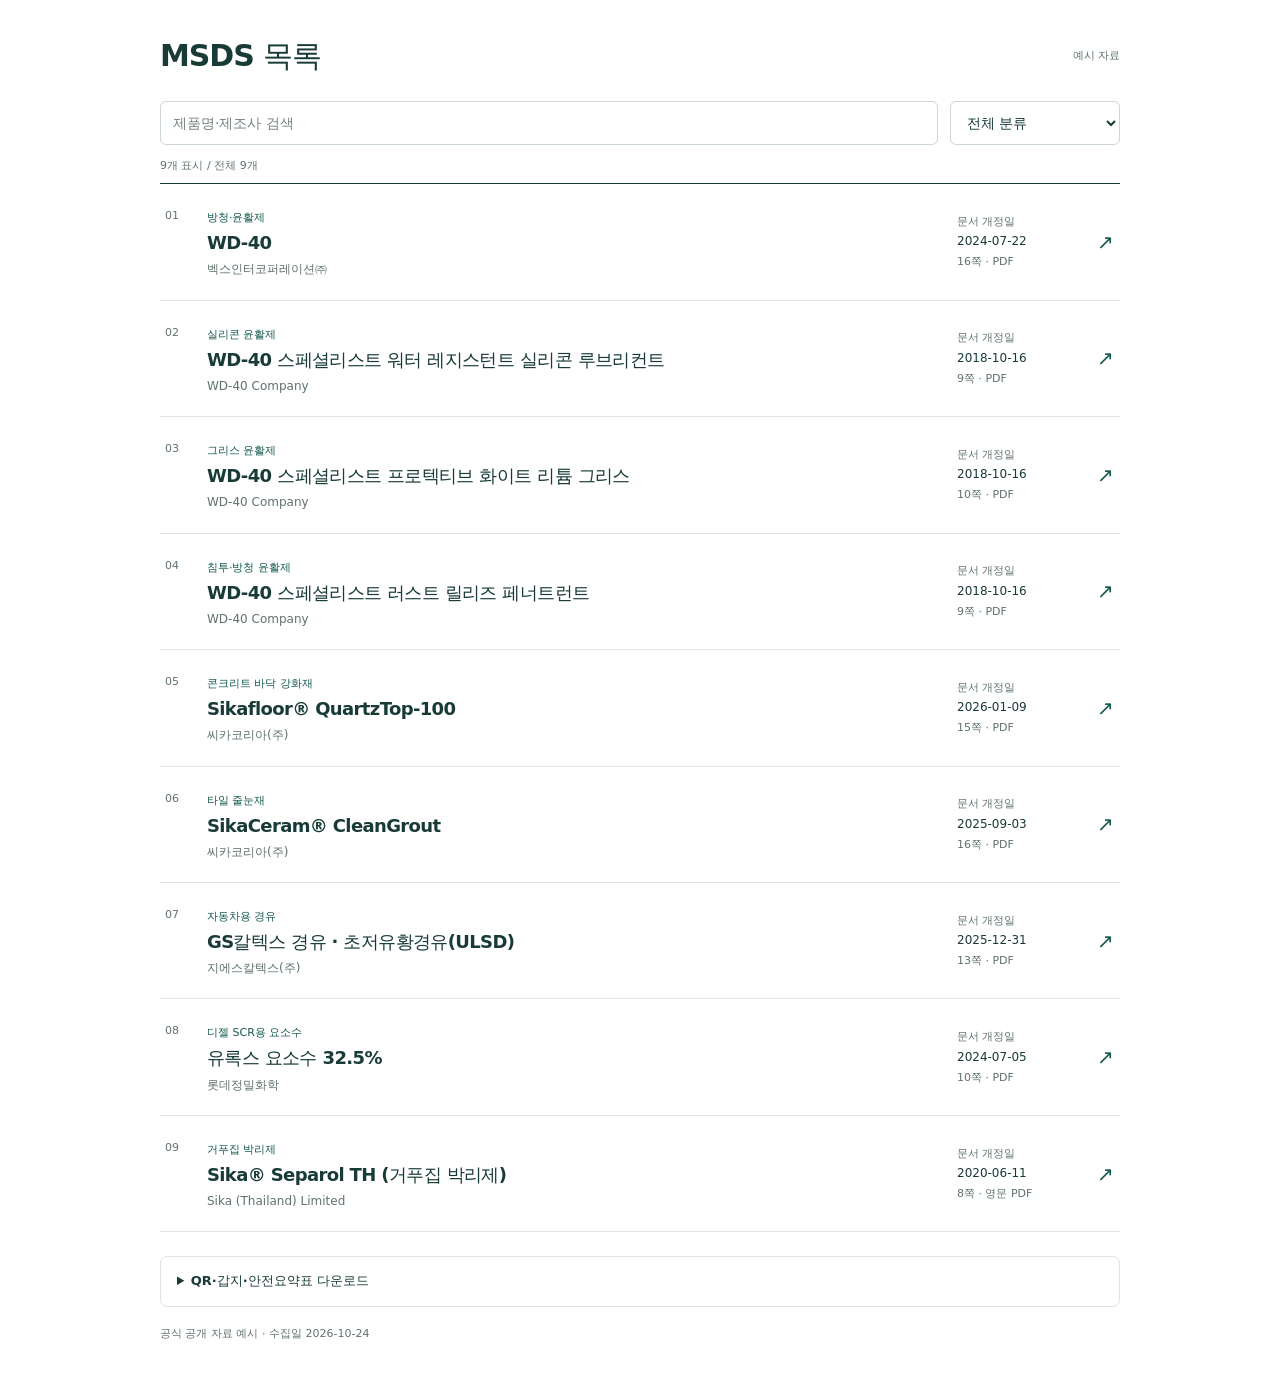
==== commit 5a3db300: "Add diesel urea and form release MSDS examples and use WD display name" ====
--- a/index.html
+++ b/index.html
@@ -7,8 +7,8 @@
   <meta name="description" content="제품별 MSDS와 QR, 인쇄용 갑지.">
   <title>MSDS 목록</title>
   <link rel="stylesheet" href="styles.css?v=center-1">
-  <script src="data.js" defer></script>
-  <script src="app.js" defer></script>
+  <script src="data.js?v=add-3" defer></script>
+  <script src="app.js?v=add-3" defer></script>
 </head>
 <body>
   <a class="skip-link" href="#main">본문으로 건너뛰기</a>
@@ -27,7 +27,7 @@
     <details class="utility-panel">
       <summary>QR·갑지·안전요약표 다운로드</summary>
       <div class="utility-content">
-        <div class="download-links"><a class="button button-secondary" href="downloads/msds-covers.pdf?v=center-1" download>갑지 PDF</a><a class="button button-secondary" href="downloads/msds-safety-summaries.pdf?v=safety-1" download>안전요약표 PDF</a><a class="button button-secondary" href="downloads/msds-example.zip?v=safety-1" download>전체 ZIP</a></div>
+        <div class="download-links"><a class="button button-secondary" href="downloads/msds-covers.pdf?v=add-3" download>갑지 PDF</a><a class="button button-secondary" href="downloads/msds-safety-summaries.pdf?v=add-3" download>안전요약표 PDF</a><a class="button button-secondary" href="downloads/msds-example.zip?v=add-3" download>전체 ZIP</a></div>
         <div class="qr-detail-content"><img src="qr/all-msds.png?v=center-1" alt="MSDS 전체 목록 QR" width="240" height="240" loading="lazy"><a class="text-link" href="qr/all-msds.png?v=center-1" download="all-msds-qr.png">전체 목록 QR 저장</a></div>
       </div>
     </details>
